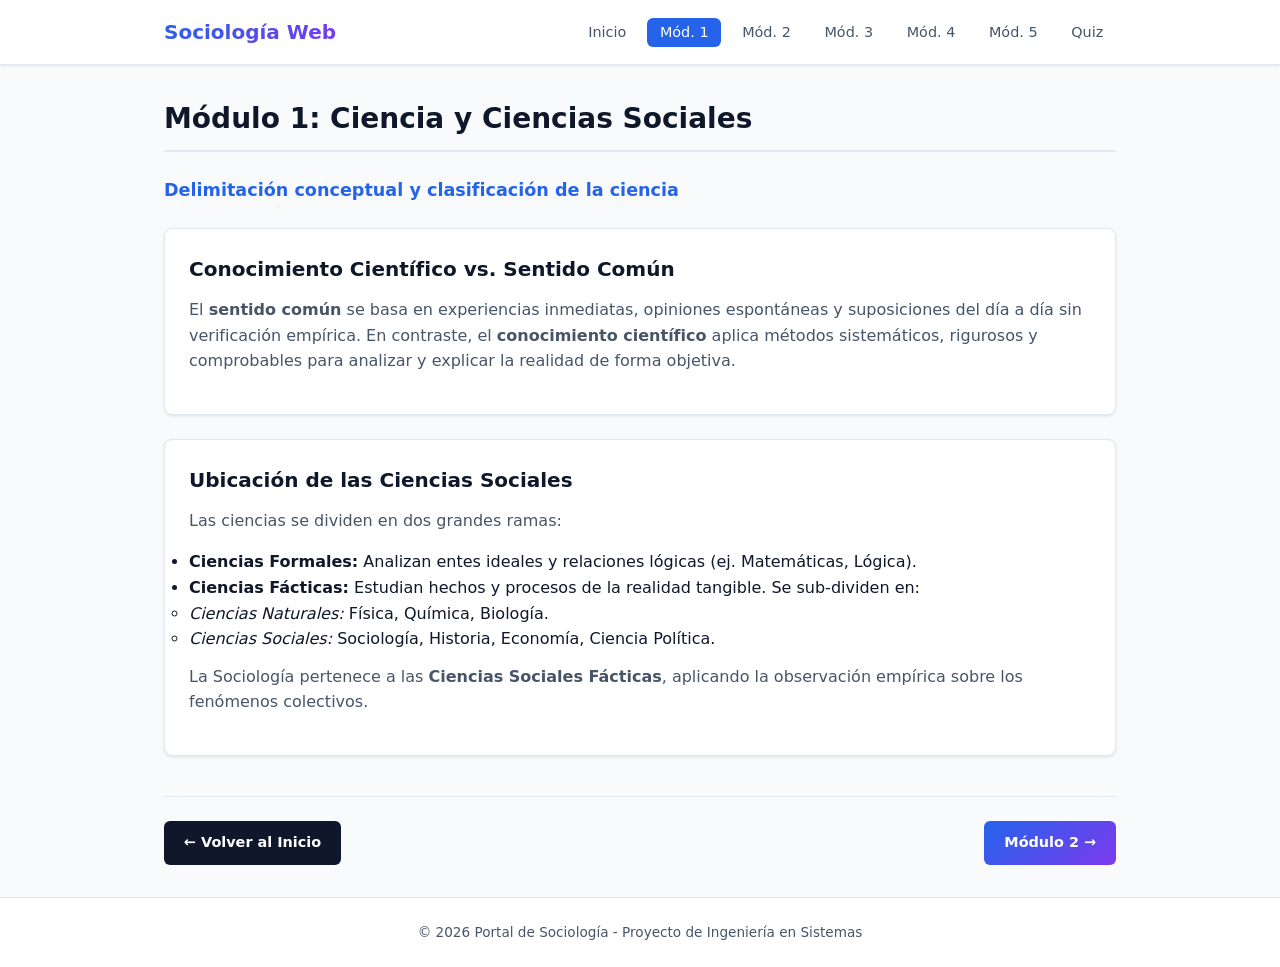
==== modulo1.html @ 3f466002 "Primer commit" ====
<!DOCTYPE html>
<html lang="es">
<head>
  <meta charset="UTF-8">
  <meta name="viewport" content="width=device-width, initial-scale=1.0">
  <title>Módulo 1 - Sociología Web</title>
  <link rel="stylesheet" href="diseño.css">
</head>
<body>

  <header>
    <nav>
      <div class="logo">Sociología Web</div>
      <ul>
        <li><a href="index.html">Inicio</a></li>
        <li><a href="modulo1.html" class="active">Mód. 1</a></li>
        <li><a href="modulo2.html">Mód. 2</a></li>
        <li><a href="modulo3.html">Mód. 3</a></li>
        <li><a href="modulo4.html">Mód. 4</a></li>
        <li><a href="modulo5.html">Mód. 5</a></li>
        <li><a href="quiz.html">Quiz</a></li>
      </ul>
    </nav>
  </header>

  <main>
    <section>
      <h2>Módulo 1: Ciencia y Ciencias Sociales</h2>
      <p class="subtitle">Delimitación conceptual y clasificación de la ciencia</p>

      <div class="card">
        <h3>Conocimiento Científico vs. Sentido Común</h3>
        <p>El <strong>sentido común</strong> se basa en experiencias inmediatas, opiniones espontáneas y suposiciones del día a día sin verificación empírica. En contraste, el <strong>conocimiento científico</strong> aplica métodos sistemáticos, rigurosos y comprobables para analizar y explicar la realidad de forma objetiva.</p>
      </div>

      <div class="card">
        <h3>Ubicación de las Ciencias Sociales</h3>
        <p>Las ciencias se dividen en dos grandes ramas:</p>
        <ul>
          <li><strong>Ciencias Formales:</strong> Analizan entes ideales y relaciones lógicas (ej. Matemáticas, Lógica).</li>
          <li><strong>Ciencias Fácticas:</strong> Estudian hechos y procesos de la realidad tangible. Se sub-dividen en:
            <ul>
              <li><em>Ciencias Naturales:</em> Física, Química, Biología.</li>
              <li><em>Ciencias Sociales:</em> Sociología, Historia, Economía, Ciencia Política.</li>
            </ul>
          </li>
        </ul>
        <p style="margin-top: 0.75rem;">La Sociología pertenece a las <strong>Ciencias Sociales Fácticas</strong>, aplicando la observación empírica sobre los fenómenos colectivos.</p>
      </div>

      <!-- SECCIÓN DEL RECORRIDO GUIADO -->
      <div class="module-nav">
        <a href="index.html" class="btn-nav">&larr; Volver al Inicio</a>
        <a href="modulo2.html" class="btn-nav btn-next">Módulo 2 &rarr;</a>
      </div>
    </section>
  </main>

  <footer>
    <p>&copy; 2026 Portal de Sociología - Proyecto de Ingeniería en Sistemas</p>
  </footer>

</body>
</html>
---- diseño.css ----
/* ==========================================
   1. VARIABLES DE ESTILO Y TEMAS
   ========================================== */
:root {
  --primary-color: #2563eb;
  --primary-dark: #1d4ed8;
  --secondary-color: #7c3aed;
  --bg-main: #f8fafc;
  --bg-card: #ffffff;
  --text-primary: #0f172a;
  --text-secondary: #475569;
  --border-color: #e2e8f0;
  --shadow-sm: 0 1px 3px rgba(0, 0, 0, 0.1);
  --shadow-md: 0 4px 6px -1px rgba(0, 0, 0, 0.1);
  --radius-sm: 6px;
  --radius-md: 8px;
  --gradient-brand: linear-gradient(135deg, var(--primary-color), var(--secondary-color));
}

/* ==========================================
   2. REINICIO Y ESTILOS GENERALES
   ========================================== */
* {
  box-sizing: border-box;
  margin: 0;
  padding: 0;
}

body {
  font-family: system-ui, -apple-system, BlinkMacSystemFont, 'Segoe UI', Roboto, Oxygen, Ubuntu, Cantarell, sans-serif;
  background-color: var(--bg-main);
  color: var(--text-primary);
  line-height: 1.6;
  display: flex;
  flex-direction: column;
  min-height: 100vh;
}

main {
  flex: 1;
  max-width: 1000px;
  width: 100%;
  margin: 2rem auto;
  padding: 0 1.5rem;
}

h1, h2, h3, h4 {
  color: var(--text-primary);
  margin-bottom: 0.75rem;
  font-weight: 700;
}

h1 { font-size: 2.25rem; }
h2 { font-size: 1.75rem; border-bottom: 2px solid var(--border-color); padding-bottom: 0.5rem; margin-bottom: 1.5rem; }
h3 { font-size: 1.25rem; }

p {
  color: var(--text-secondary);
  margin-bottom: 1rem;
}

.subtitle {
  font-size: 1.1rem;
  color: var(--primary-color);
  font-weight: 600;
  margin-bottom: 1.5rem;
}

/* ==========================================
   3. CABECERA Y NAVEGACIÓN PRINCIPAL
   ========================================== */
header {
  background-color: var(--bg-card);
  border-bottom: 1px solid var(--border-color);
  position: sticky;
  top: 0;
  z-index: 100;
  box-shadow: var(--shadow-sm);
}

nav {
  max-width: 1000px;
  margin: 0 auto;
  display: flex;
  justify-content: space-between;
  align-items: center;
  padding: 1rem 1.5rem;
}

.logo {
  font-size: 1.25rem;
  font-weight: 800;
  background: var(--gradient-brand);
  background-clip: text;
  -webkit-background-clip: text;
  -webkit-text-fill-color: transparent;
}

nav ul {
  display: flex;
  list-style: none;
  gap: 0.5rem;
}

nav a {
  text-decoration: none;
  color: var(--text-secondary);
  font-weight: 500;
  font-size: 0.9rem;
  padding: 0.4rem 0.8rem;
  border-radius: var(--radius-sm);
  transition: all 0.2s ease;
}

nav a:hover {
  color: var(--primary-color);
  background-color: #eff6ff;
}

nav a.active {
  background-color: var(--primary-color);
  color: #ffffff !important;
}

/* ==========================================
   4. TARJETAS Y CONTENEDORES
   ========================================== */
.card {
  background-color: var(--bg-card);
  border: 1px solid var(--border-color);
  border-radius: var(--radius-md);
  padding: 1.5rem;
  margin-bottom: 1.5rem;
  box-shadow: var(--shadow-sm);
}

/* Grid de Selección Directa en el Index */
.modules-grid {
  display: grid;
  grid-template-columns: repeat(auto-fit, minmax(260px, 1fr));
  gap: 1.25rem;
  margin-top: 1.5rem;
}

.module-card {
  background: var(--bg-card);
  border: 1px solid var(--border-color);
  border-radius: var(--radius-md);
  padding: 1.25rem;
  display: flex;
  flex-direction: column;
  justify-content: space-between;
  box-shadow: var(--shadow-sm);
  transition: transform 0.2s, box-shadow 0.2s;
}

.module-card:hover {
  transform: translateY(-3px);
  box-shadow: var(--shadow-md);
}

.module-card h4 {
  color: var(--primary-color);
  font-size: 1.1rem;
}

.module-card p {
  font-size: 0.875rem;
  margin-bottom: 1rem;
}

/* ==========================================
   5. BOTONES Y NAVEGACIÓN ENTRE MÓDULOS
   ========================================== */
.btn-link {
  display: inline-block;
  background: var(--gradient-brand);
  color: #ffffff !important;
  text-decoration: none;
  padding: 0.5rem 1rem;
  border-radius: var(--radius-sm);
  font-size: 0.85rem;
  font-weight: 600;
  text-align: center;
  transition: opacity 0.2s;
}

.btn-link:hover {
  opacity: 0.9;
}

.module-nav {
  display: flex;
  justify-content: space-between;
  align-items: center;
  margin-top: 2.5rem;
  padding-top: 1.5rem;
  border-top: 1px solid var(--border-color);
}

.btn-nav {
  background: #0f172a;
  color: #ffffff !important;
  text-decoration: none;
  padding: 0.65rem 1.25rem;
  border-radius: var(--radius-sm);
  font-size: 0.9rem;
  font-weight: 600;
  transition: opacity 0.2s;
}

.btn-nav:hover {
  opacity: 0.85;
}

.btn-next {
  background: var(--gradient-brand);
}

/* ==========================================
   6. LÍNEA DE TIEMPO (Módulo 3)
   ========================================== */
.timeline {
  position: relative;
  border-left: 3px solid var(--primary-color);
  margin: 1.5rem 0 1.5rem 1rem;
  padding-left: 1.5rem;
}

.timeline-event {
  margin-bottom: 1.5rem;
  position: relative;
}

.timeline-event::before {
  content: '';
  position: absolute;
  left: -2.05rem;
  top: 0.25rem;
  width: 12px;
  height: 12px;
  border-radius: 50%;
  background-color: var(--primary-color);
  border: 3px solid var(--bg-main);
}

.timeline-event h4 {
  color: var(--primary-color);
  font-size: 1rem;
  margin-bottom: 0.25rem;
}

/* ==========================================
   7. ACORDEÓN DESPLEGABLE (Módulo 5)
   ========================================== */
.accordion-container {
  display: flex;
  flex-direction: column;
  gap: 0.75rem;
  margin-top: 1rem;
}

.accordion-item {
  border: 1px solid var(--border-color);
  border-radius: var(--radius-md);
  overflow: hidden;
  background-color: var(--bg-card);
}

.accordion-header {
  width: 100%;
  padding: 1rem 1.25rem;
  background: none;
  border: none;
  display: flex;
  justify-content: space-between;
  align-items: center;
  font-size: 1rem;
  font-weight: 600;
  color: var(--text-primary);
  cursor: pointer;
  text-align: left;
}

.accordion-header:hover {
  background-color: #f1f5f9;
}

.accordion-content {
  padding: 1rem 1.25rem;
  border-top: 1px solid var(--border-color);
  background-color: #fafafa;
}

.hidden {
  display: none;
}

/* ==========================================
   8. EVALUACIÓN Y QUIZ (quiz.html)
   ========================================== */
.quiz-card {
  background-color: var(--bg-card);
  border: 1px solid var(--border-color);
  border-radius: var(--radius-md);
  padding: 1.5rem;
}

.quiz-option {
  display: block;
  margin: 0.5rem 0;
  padding: 0.5rem 0.75rem;
  border: 1px solid var(--border-color);
  border-radius: var(--radius-sm);
  cursor: pointer;
  transition: background-color 0.2s;
}

.quiz-option:hover {
  background-color: #f1f5f9;
}

.quiz-option input {
  margin-right: 0.5rem;
}

.btn-submit {
  margin-top: 1rem;
  background-color: var(--primary-color);
  color: #ffffff;
  border: none;
  padding: 0.65rem 1.25rem;
  border-radius: var(--radius-sm);
  font-weight: 600;
  cursor: pointer;
  transition: background-color 0.2s;
}

.btn-submit:hover {
  background-color: var(--primary-dark);
}

.quiz-result {
  margin-top: 1rem;
  padding: 0.75rem;
  border-radius: var(--radius-sm);
  font-weight: 600;
  display: none;
}

.quiz-result.success {
  display: block;
  background-color: #dcfce7;
  color: #166534;
  border: 1px solid #bbf7d0;
}

.quiz-result.error {
  display: block;
  background-color: #fee2e2;
  color: #991b1b;
  border: 1px solid #fecaca;
}

/* ==========================================
   9. PIE DE PÁGINA
   ========================================== */
footer {
  background-color: var(--bg-card);
  border-top: 1px solid var(--border-color);
  text-align: center;
  padding: 1.5rem;
  margin-top: auto;
}

footer p {
  font-size: 0.85rem;
  color: var(--text-secondary);
  margin-bottom: 0;
}

/* ==========================================
   10. ADAPTABILIDAD RESPONSIVA
   ========================================== */
@media (max-width: 640px) {
  nav {
    flex-direction: column;
    gap: 1rem;
  }

  nav ul {
    flex-wrap: wrap;
    justify-content: center;
  }

  .module-nav {
    flex-direction: column;
    gap: 0.75rem;
  }

  .btn-nav {
    width: 100%;
    text-align: center;
  }
}
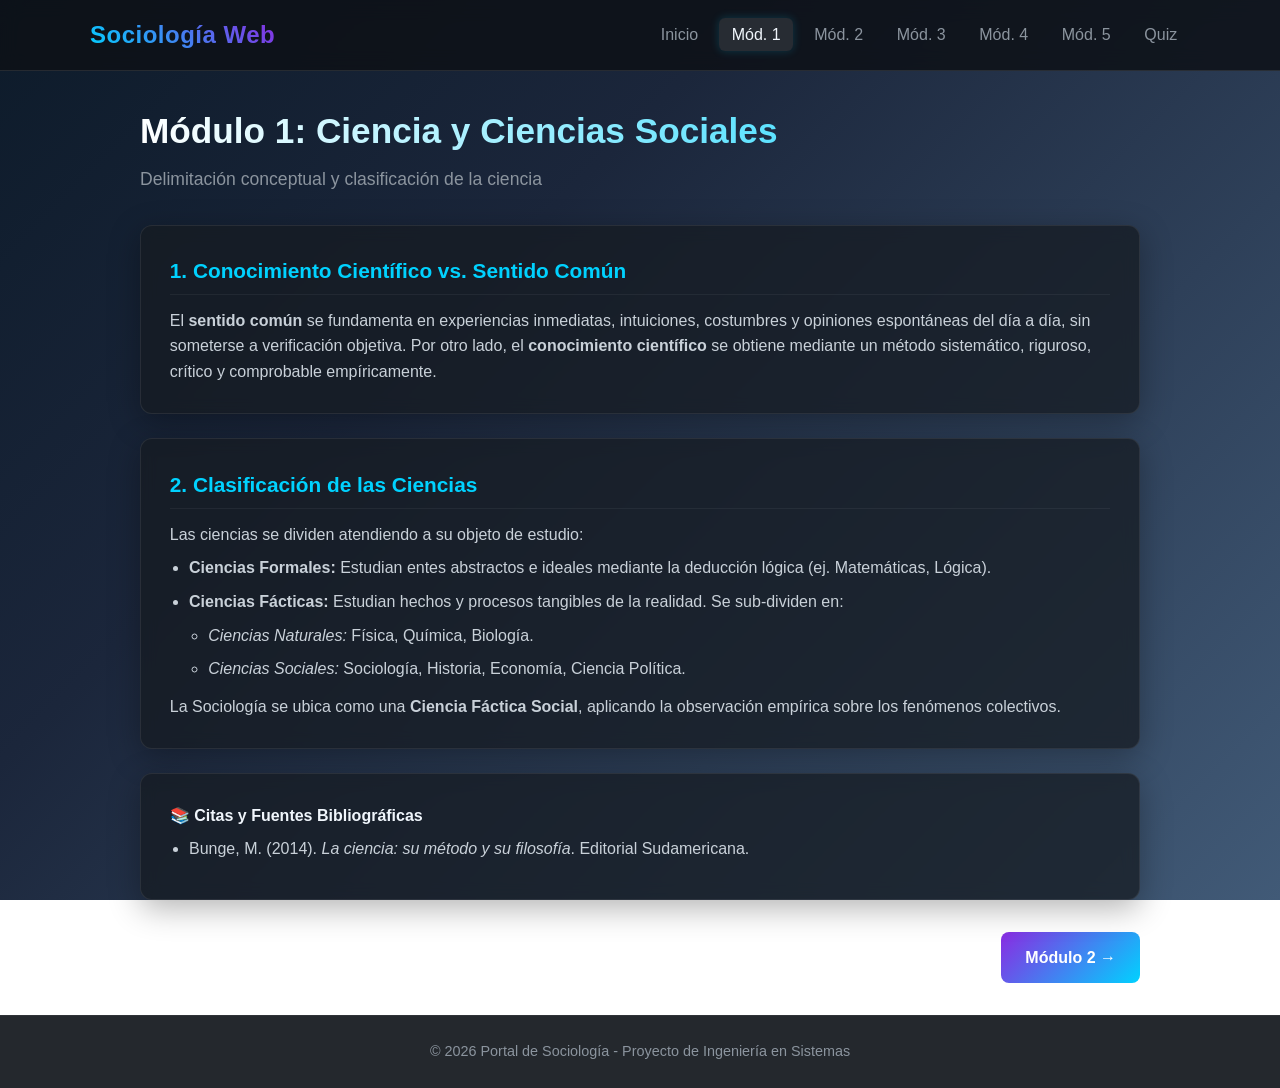
==== commit 17964bfe: "Actualización de módulos y estilos del proyecto" ====
--- a/modulo1.html
+++ b/modulo1.html
@@ -29,26 +29,30 @@
       <p class="subtitle">Delimitación conceptual y clasificación de la ciencia</p>
 
       <div class="card">
-        <h3>Conocimiento Científico vs. Sentido Común</h3>
-        <p>El <strong>sentido común</strong> se basa en experiencias inmediatas, opiniones espontáneas y suposiciones del día a día sin verificación empírica. En contraste, el <strong>conocimiento científico</strong> aplica métodos sistemáticos, rigurosos y comprobables para analizar y explicar la realidad de forma objetiva.</p>
+        <h3>1. Conocimiento Científico vs. Sentido Común</h3>
+        <p>El <strong>sentido común</strong> se fundamenta en experiencias inmediatas, intuiciones, costumbres y opiniones espontáneas del día a día, sin someterse a verificación objetiva. Por otro lado, el <strong>conocimiento científico</strong> se obtiene mediante un método sistemático, riguroso, crítico y comprobable empíricamente.</p>
       </div>
 
       <div class="card">
-        <h3>Ubicación de las Ciencias Sociales</h3>
-        <p>Las ciencias se dividen en dos grandes ramas:</p>
+        <h3>2. Clasificación de las Ciencias</h3>
+        <p>Las ciencias se dividen atendiendo a su objeto de estudio:</p>
         <ul>
-          <li><strong>Ciencias Formales:</strong> Analizan entes ideales y relaciones lógicas (ej. Matemáticas, Lógica).</li>
-          <li><strong>Ciencias Fácticas:</strong> Estudian hechos y procesos de la realidad tangible. Se sub-dividen en:
+          <li><strong>Ciencias Formales:</strong> Estudian entes abstractos e ideales mediante la deducción lógica (ej. Matemáticas, Lógica).</li>
+          <li><strong>Ciencias Fácticas:</strong> Estudian hechos y procesos tangibles de la realidad. Se sub-dividen en:
             <ul>
               <li><em>Ciencias Naturales:</em> Física, Química, Biología.</li>
               <li><em>Ciencias Sociales:</em> Sociología, Historia, Economía, Ciencia Política.</li>
             </ul>
           </li>
         </ul>
-        <p style="margin-top: 0.75rem;">La Sociología pertenece a las <strong>Ciencias Sociales Fácticas</strong>, aplicando la observación empírica sobre los fenómenos colectivos.</p>
+        <p style="margin-top: 0.75rem;">La Sociología se ubica como una <strong>Ciencia Fáctica Social</strong>, aplicando la observación empírica sobre los fenómenos colectivos.</p>
       </div>
-
-      <!-- SECCIÓN DEL RECORRIDO GUIADO -->
+<div class="card references-card">
+  <h4>📚 Citas y Fuentes Bibliográficas</h4>
+  <ul class="references-list">
+    <li>Bunge, M. (2014). <cite>La ciencia: su método y su filosofía</cite>. Editorial Sudamericana.</li>
+  </ul>
+</div>
       <div class="module-nav">
         <a href="index.html" class="btn-nav">&larr; Volver al Inicio</a>
         <a href="modulo2.html" class="btn-nav btn-next">Módulo 2 &rarr;</a>
@@ -61,4 +65,5 @@
   </footer>
 
 </body>
-</html>+</html>
+
--- a/diseño.css
+++ b/diseño.css
@@ -1,401 +1,222 @@
-/* ==========================================
-   1. VARIABLES DE ESTILO Y TEMAS
-   ========================================== */
+/* ==========================================================================
+   1. VARIABLES GLOBALES Y RESETEO
+   ========================================================================== */
 :root {
-  --primary-color: #2563eb;
-  --primary-dark: #1d4ed8;
-  --secondary-color: #7c3aed;
-  --bg-main: #f8fafc;
-  --bg-card: #ffffff;
-  --text-primary: #0f172a;
-  --text-secondary: #475569;
-  --border-color: #e2e8f0;
-  --shadow-sm: 0 1px 3px rgba(0, 0, 0, 0.1);
-  --shadow-md: 0 4px 6px -1px rgba(0, 0, 0, 0.1);
-  --radius-sm: 6px;
-  --radius-md: 8px;
-  --gradient-brand: linear-gradient(135deg, var(--primary-color), var(--secondary-color));
-}
-
-/* ==========================================
-   2. REINICIO Y ESTILOS GENERALES
-   ========================================== */
+  --font-primary: 'Segoe UI', Tahoma, Geneva, Verdana, sans-serif;
+  --bg-gradient: linear-gradient(135deg, #0d1b2a 0%, #1b263b 35%, #415a77 100%);
+  --card-bg: rgba(22, 27, 34, 0.75);
+  --accent-purple: #8a2be2;
+  --accent-blue: #00d2ff;
+  --accent-red: #ff4b2b;
+  --text-main: #f0f6fc;
+  --text-muted: #8b949e;
+  --border-glow: rgba(138, 43, 226, 0.3);
+}
+
 * {
-  box-sizing: border-box;
   margin: 0;
   padding: 0;
+  box-sizing: border-box;
 }
 
 body {
-  font-family: system-ui, -apple-system, BlinkMacSystemFont, 'Segoe UI', Roboto, Oxygen, Ubuntu, Cantarell, sans-serif;
-  background-color: var(--bg-main);
-  color: var(--text-primary);
+  font-family: var(--font-primary);
+  background: var(--bg-gradient);
+  background-attachment: fixed;
+  color: var(--text-main);
   line-height: 1.6;
+  min-height: 100vh;
   display: flex;
   flex-direction: column;
-  min-height: 100vh;
-}
-
+}
+
+/* ==========================================================================
+   2. ENCABEZADO Y NAVEGACIÓN
+   ========================================================================== */
+header {
+  background: rgba(13, 17, 23, 0.85);
+  backdrop-filter: blur(10px);
+  position: sticky;
+  top: 0;
+  z-index: 1000;
+  border-bottom: 1px solid rgba(255, 255, 255, 0.1);
+  padding: 1rem 2rem;
+}
+
+nav {
+  max-width: 1100px;
+  margin: 0 auto;
+  display: flex;
+  justify-content: space-between;
+  align-items: center;
+  flex-wrap: wrap;
+  gap: 1rem;
+}
+
+.logo {
+  font-size: 1.5rem;
+  font-weight: 700;
+  background: linear-gradient(45deg, var(--accent-blue), var(--accent-purple));
+  background-clip: text;
+  -webkit-background-clip: text;
+  -webkit-text-fill-color: transparent;
+  letter-spacing: 0.5px;
+}
+
+nav ul {
+  display: flex;
+  list-style: none;
+  gap: 0.5rem;
+  flex-wrap: wrap;
+}
+
+nav a {
+  color: var(--text-muted);
+  text-decoration: none;
+  padding: 0.5rem 0.8rem;
+  border-radius: 6px;
+  font-weight: 500;
+  transition: all 0.3s ease;
+}
+
+nav a:hover,
+nav a.active {
+  color: var(--text-main);
+  background: rgba(255, 255, 255, 0.1);
+  box-shadow: 0 0 10px rgba(0, 210, 255, 0.2);
+}
+
+/* ==========================================================================
+   3. CONTENIDO PRINCIPAL Y TARJETAS
+   ========================================================================== */
 main {
   flex: 1;
   max-width: 1000px;
-  width: 100%;
+  width: 90%;
   margin: 2rem auto;
-  padding: 0 1.5rem;
-}
-
-h1, h2, h3, h4 {
-  color: var(--text-primary);
-  margin-bottom: 0.75rem;
-  font-weight: 700;
-}
-
-h1 { font-size: 2.25rem; }
-h2 { font-size: 1.75rem; border-bottom: 2px solid var(--border-color); padding-bottom: 0.5rem; margin-bottom: 1.5rem; }
-h3 { font-size: 1.25rem; }
-
-p {
-  color: var(--text-secondary);
-  margin-bottom: 1rem;
-}
-
-.subtitle {
-  font-size: 1.1rem;
-  color: var(--primary-color);
-  font-weight: 600;
-  margin-bottom: 1.5rem;
-}
-
-/* ==========================================
-   3. CABECERA Y NAVEGACIÓN PRINCIPAL
-   ========================================== */
-header {
-  background-color: var(--bg-card);
-  border-bottom: 1px solid var(--border-color);
-  position: sticky;
-  top: 0;
-  z-index: 100;
-  box-shadow: var(--shadow-sm);
-}
-
-nav {
-  max-width: 1000px;
-  margin: 0 auto;
-  display: flex;
-  justify-content: space-between;
-  align-items: center;
-  padding: 1rem 1.5rem;
-}
-
-.logo {
-  font-size: 1.25rem;
-  font-weight: 800;
-  background: var(--gradient-brand);
+}
+
+h2 {
+  font-size: 2.2rem;
+  margin-bottom: 0.3rem;
+  background: linear-gradient(90deg, #ffffff, var(--accent-blue));
   background-clip: text;
   -webkit-background-clip: text;
   -webkit-text-fill-color: transparent;
 }
 
-nav ul {
-  display: flex;
-  list-style: none;
-  gap: 0.5rem;
-}
-
-nav a {
+.subtitle {
+  color: var(--text-muted);
+  font-size: 1.1rem;
+  margin-bottom: 2rem;
+}
+
+.card {
+  background: var(--card-bg);
+  border: 1px solid rgba(255, 255, 255, 0.08);
+  border-radius: 12px;
+  padding: 1.8rem;
+  margin-bottom: 1.5rem;
+  backdrop-filter: blur(8px);
+  box-shadow: 0 8px 32px 0 rgba(0, 0, 0, 0.3);
+  transition: transform 0.3s ease, border-color 0.3s ease, box-shadow 0.3s ease;
+}
+
+.card:hover {
+  transform: translateY(-4px);
+  border-color: var(--accent-purple);
+  box-shadow: 0 10px 25px var(--border-glow);
+}
+
+.card h3 {
+  color: var(--accent-blue);
+  margin-bottom: 0.8rem;
+  font-size: 1.3rem;
+  border-bottom: 1px solid rgba(255, 255, 255, 0.05);
+  padding-bottom: 0.4rem;
+}
+
+.card p, .card ul {
+  color: #c9d1d9;
+}
+
+.card ul {
+  padding-left: 1.2rem;
+  margin-top: 0.5rem;
+}
+
+.card li {
+  margin-bottom: 0.5rem;
+}
+
+/* ==========================================================================
+   4. BOTONES Y NAVEGACIÓN DE MÓDULOS
+   ========================================================================== */
+.module-nav {
+  display: flex;
+  justify-content: space-between;
+  gap: 1rem;
+  margin-top: 2rem;
+}
+
+.btn-nav {
+  display: inline-flex;
+  align-items: center;
+  justify-content: center;
+  padding: 0.75rem 1.5rem;
+  border-radius: 8px;
   text-decoration: none;
-  color: var(--text-secondary);
-  font-weight: 500;
-  font-size: 0.9rem;
-  padding: 0.4rem 0.8rem;
-  border-radius: var(--radius-sm);
-  transition: all 0.2s ease;
-}
-
-nav a:hover {
-  color: var(--primary-color);
-  background-color: #eff6ff;
-}
-
-nav a.active {
-  background-color: var(--primary-color);
-  color: #ffffff !important;
-}
-
-/* ==========================================
-   4. TARJETAS Y CONTENEDORES
-   ========================================== */
-.card {
-  background-color: var(--bg-card);
-  border: 1px solid var(--border-color);
-  border-radius: var(--radius-md);
-  padding: 1.5rem;
-  margin-bottom: 1.5rem;
-  box-shadow: var(--shadow-sm);
-}
-
-/* Grid de Selección Directa en el Index */
-.modules-grid {
-  display: grid;
-  grid-template-columns: repeat(auto-fit, minmax(260px, 1fr));
-  gap: 1.25rem;
-  margin-top: 1.5rem;
-}
-
-.module-card {
-  background: var(--bg-card);
-  border: 1px solid var(--border-color);
-  border-radius: var(--radius-md);
-  padding: 1.25rem;
-  display: flex;
-  flex-direction: column;
-  justify-content: space-between;
-  box-shadow: var(--shadow-sm);
-  transition: transform 0.2s, box-shadow 0.2s;
-}
-
-.module-card:hover {
-  transform: translateY(-3px);
-  box-shadow: var(--shadow-md);
-}
-
-.module-card h4 {
-  color: var(--primary-color);
-  font-size: 1.1rem;
-}
-
-.module-card p {
-  font-size: 0.875rem;
-  margin-bottom: 1rem;
-}
-
-/* ==========================================
-   5. BOTONES Y NAVEGACIÓN ENTRE MÓDULOS
-   ========================================== */
-.btn-link {
-  display: inline-block;
-  background: var(--gradient-brand);
-  color: #ffffff !important;
-  text-decoration: none;
-  padding: 0.5rem 1rem;
-  border-radius: var(--radius-sm);
-  font-size: 0.85rem;
   font-weight: 600;
-  text-align: center;
-  transition: opacity 0.2s;
-}
-
-.btn-link:hover {
-  opacity: 0.9;
-}
-
-.module-nav {
-  display: flex;
-  justify-content: space-between;
-  align-items: center;
-  margin-top: 2.5rem;
-  padding-top: 1.5rem;
-  border-top: 1px solid var(--border-color);
-}
-
-.btn-nav {
-  background: #0f172a;
-  color: #ffffff !important;
-  text-decoration: none;
-  padding: 0.65rem 1.25rem;
-  border-radius: var(--radius-sm);
-  font-size: 0.9rem;
-  font-weight: 600;
-  transition: opacity 0.2s;
+  color: #ffffff;
+  background: rgba(255, 255, 255, 0.05);
+  border: 1px solid rgba(255, 255, 255, 0.15);
+  transition: all 0.3s ease;
 }
 
 .btn-nav:hover {
-  opacity: 0.85;
+  background: rgba(255, 255, 255, 0.15);
+  transform: translateY(-2px);
 }
 
 .btn-next {
-  background: var(--gradient-brand);
-}
-
-/* ==========================================
-   6. LÍNEA DE TIEMPO (Módulo 3)
-   ========================================== */
-.timeline {
-  position: relative;
-  border-left: 3px solid var(--primary-color);
-  margin: 1.5rem 0 1.5rem 1rem;
-  padding-left: 1.5rem;
-}
-
-.timeline-event {
-  margin-bottom: 1.5rem;
-  position: relative;
-}
-
-.timeline-event::before {
-  content: '';
-  position: absolute;
-  left: -2.05rem;
-  top: 0.25rem;
-  width: 12px;
-  height: 12px;
-  border-radius: 50%;
-  background-color: var(--primary-color);
-  border: 3px solid var(--bg-main);
-}
-
-.timeline-event h4 {
-  color: var(--primary-color);
-  font-size: 1rem;
-  margin-bottom: 0.25rem;
-}
-
-/* ==========================================
-   7. ACORDEÓN DESPLEGABLE (Módulo 5)
-   ========================================== */
-.accordion-container {
-  display: flex;
-  flex-direction: column;
-  gap: 0.75rem;
-  margin-top: 1rem;
-}
-
-.accordion-item {
-  border: 1px solid var(--border-color);
-  border-radius: var(--radius-md);
-  overflow: hidden;
-  background-color: var(--bg-card);
-}
-
-.accordion-header {
-  width: 100%;
-  padding: 1rem 1.25rem;
-  background: none;
+  background: linear-gradient(135deg, var(--accent-purple), var(--accent-blue));
   border: none;
-  display: flex;
-  justify-content: space-between;
-  align-items: center;
-  font-size: 1rem;
-  font-weight: 600;
-  color: var(--text-primary);
-  cursor: pointer;
-  text-align: left;
-}
-
-.accordion-header:hover {
-  background-color: #f1f5f9;
-}
-
-.accordion-content {
-  padding: 1rem 1.25rem;
-  border-top: 1px solid var(--border-color);
-  background-color: #fafafa;
-}
-
-.hidden {
-  display: none;
-}
-
-/* ==========================================
-   8. EVALUACIÓN Y QUIZ (quiz.html)
-   ========================================== */
-.quiz-card {
-  background-color: var(--bg-card);
-  border: 1px solid var(--border-color);
-  border-radius: var(--radius-md);
-  padding: 1.5rem;
-}
-
-.quiz-option {
-  display: block;
-  margin: 0.5rem 0;
-  padding: 0.5rem 0.75rem;
-  border: 1px solid var(--border-color);
-  border-radius: var(--radius-sm);
-  cursor: pointer;
-  transition: background-color 0.2s;
-}
-
-.quiz-option:hover {
-  background-color: #f1f5f9;
-}
-
-.quiz-option input {
-  margin-right: 0.5rem;
-}
-
-.btn-submit {
-  margin-top: 1rem;
-  background-color: var(--primary-color);
-  color: #ffffff;
-  border: none;
-  padding: 0.65rem 1.25rem;
-  border-radius: var(--radius-sm);
-  font-weight: 600;
-  cursor: pointer;
-  transition: background-color 0.2s;
-}
-
-.btn-submit:hover {
-  background-color: var(--primary-dark);
-}
-
-.quiz-result {
-  margin-top: 1rem;
-  padding: 0.75rem;
-  border-radius: var(--radius-sm);
-  font-weight: 600;
-  display: none;
-}
-
-.quiz-result.success {
-  display: block;
-  background-color: #dcfce7;
-  color: #166534;
-  border: 1px solid #bbf7d0;
-}
-
-.quiz-result.error {
-  display: block;
-  background-color: #fee2e2;
-  color: #991b1b;
-  border: 1px solid #fecaca;
-}
-
-/* ==========================================
-   9. PIE DE PÁGINA
-   ========================================== */
+}
+
+.btn-next:hover {
+  box-shadow: 0 0 15px rgba(138, 43, 226, 0.5);
+  opacity: 0.95;
+}
+
+/* ==========================================================================
+   5. PIE DE PÁGINA
+   ========================================================================== */
 footer {
-  background-color: var(--bg-card);
-  border-top: 1px solid var(--border-color);
   text-align: center;
   padding: 1.5rem;
+  background: rgba(13, 17, 23, 0.9);
+  color: var(--text-muted);
+  font-size: 0.9rem;
+  border-top: 1px solid rgba(255, 255, 255, 0.05);
   margin-top: auto;
 }
 
-footer p {
-  font-size: 0.85rem;
-  color: var(--text-secondary);
-  margin-bottom: 0;
-}
-
-/* ==========================================
-   10. ADAPTABILIDAD RESPONSIVA
-   ========================================== */
-@media (max-width: 640px) {
+/* ==========================================================================
+   6. ADAPTABILIDAD (RESPONSIVE)
+   ========================================================================== */
+@media (max-width: 768px) {
   nav {
     flex-direction: column;
-    gap: 1rem;
-  }
-
+    align-items: flex-start;
+  }
+  
   nav ul {
-    flex-wrap: wrap;
-    justify-content: center;
+    width: 100%;
+    justify-content: space-between;
   }
 
   .module-nav {
     flex-direction: column;
-    gap: 0.75rem;
   }
 
   .btn-nav {
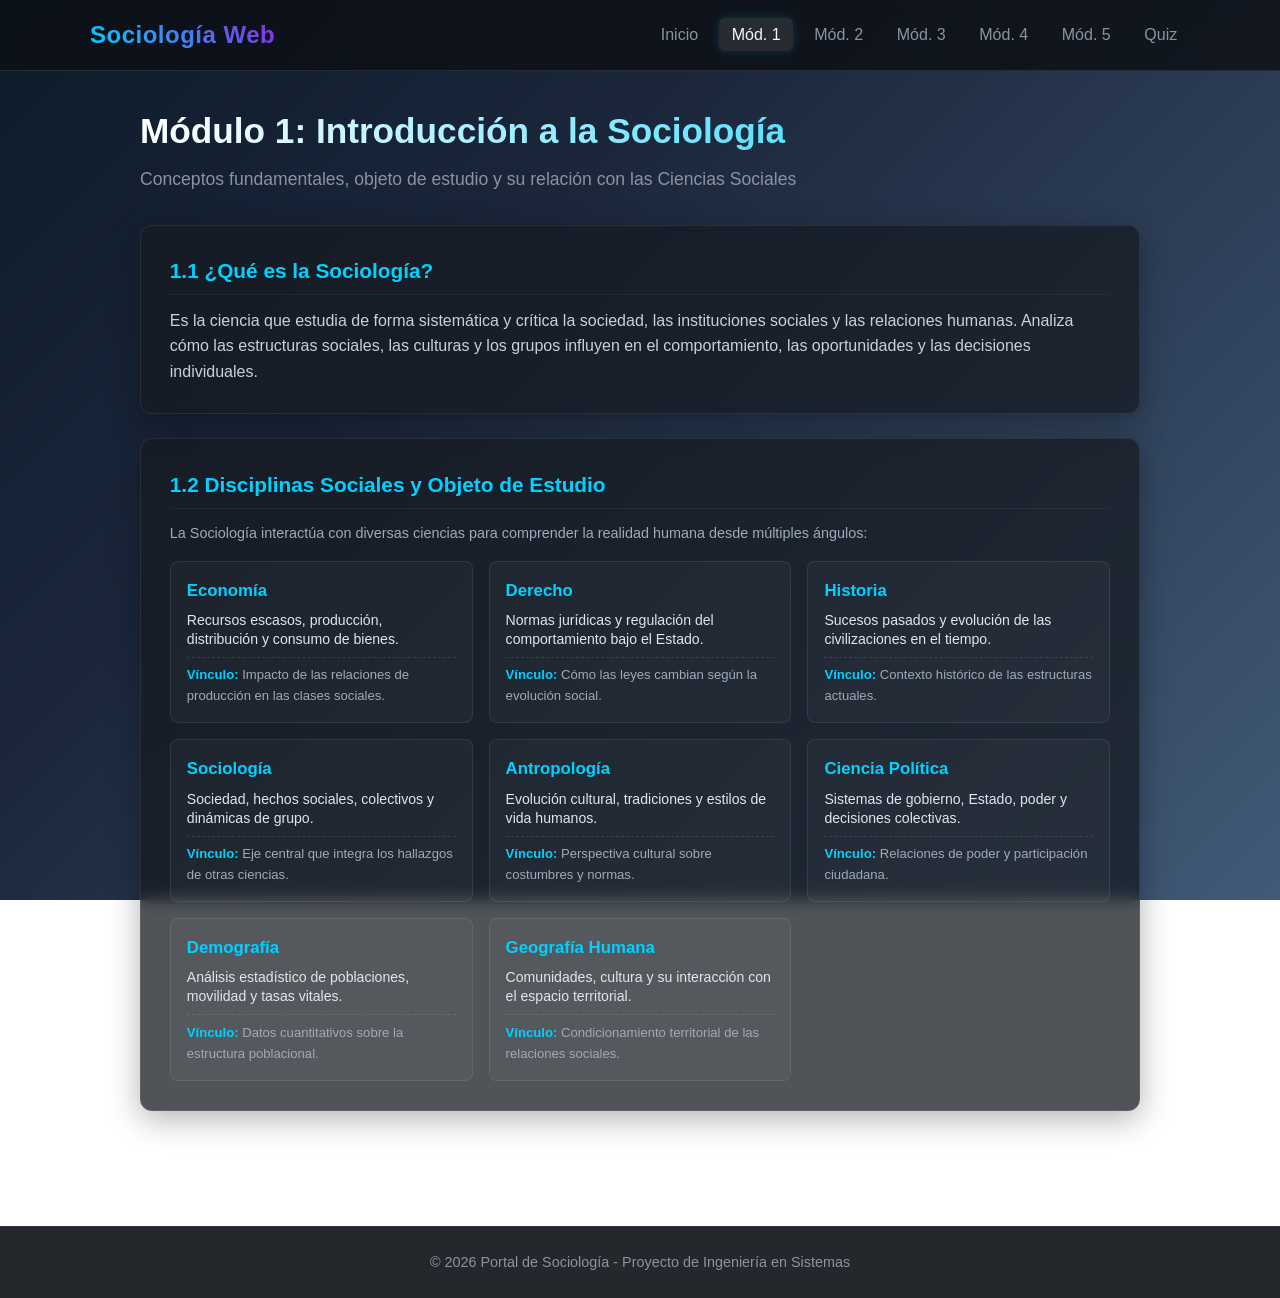
==== commit 83f3d93e: "Se actualiza la pag" ====
--- a/modulo1.html
+++ b/modulo1.html
@@ -3,8 +3,52 @@
 <head>
   <meta charset="UTF-8">
   <meta name="viewport" content="width=device-width, initial-scale=1.0">
-  <title>Módulo 1 - Sociología Web</title>
+  <title>Módulo 1: Introducción a la Sociología - Sociología Web</title>
   <link rel="stylesheet" href="diseño.css">
+  <style>
+    .disciplines-grid {
+      display: grid;
+      grid-template-columns: repeat(auto-fit, minmax(280px, 1fr));
+      gap: 1rem;
+      margin-top: 1rem;
+    }
+    .discipline-card {
+      background: rgba(255, 255, 255, 0.03);
+      border: 1px solid rgba(255, 255, 255, 0.08);
+      border-radius: 8px;
+      padding: 1rem;
+      transition: transform 0.2s ease, border-color 0.2s ease;
+    }
+    .discipline-card:hover {
+      border-color: var(--accent-blue);
+      transform: translateY(-2px);
+    }
+    .discipline-title {
+      color: var(--accent-blue);
+      font-weight: bold;
+      font-size: 1.05rem;
+      margin-bottom: 0.4rem;
+      display: flex;
+      align-items: center;
+      justify-content: space-between;
+    }
+    .discipline-desc {
+      font-size: 0.88rem;
+      color: #e0e6ed;
+      margin-bottom: 0.5rem;
+      line-height: 1.35;
+    }
+    .discipline-rel {
+      font-size: 0.82rem;
+      color: #a0aab8;
+      border-top: 1px dashed rgba(255, 255, 255, 0.1);
+      padding-top: 0.4rem;
+    }
+    .discipline-rel span {
+      color: var(--accent-blue);
+      font-weight: 600;
+    }
+  </style>
 </head>
 <body>
 
@@ -25,37 +69,79 @@
 
   <main>
     <section>
-      <h2>Módulo 1: Ciencia y Ciencias Sociales</h2>
-      <p class="subtitle">Delimitación conceptual y clasificación de la ciencia</p>
+      <h2>Módulo 1: Introducción a la Sociología</h2>
+      <p class="subtitle">Conceptos fundamentales, objeto de estudio y su relación con las Ciencias Sociales</p>
 
+      <!-- CONCEPTO Y OBJETO -->
       <div class="card">
-        <h3>1. Conocimiento Científico vs. Sentido Común</h3>
-        <p>El <strong>sentido común</strong> se fundamenta en experiencias inmediatas, intuiciones, costumbres y opiniones espontáneas del día a día, sin someterse a verificación objetiva. Por otro lado, el <strong>conocimiento científico</strong> se obtiene mediante un método sistemático, riguroso, crítico y comprobable empíricamente.</p>
+        <h3>1.1 ¿Qué es la Sociología?</h3>
+        <p>Es la ciencia que estudia de forma sistemática y crítica la sociedad, las instituciones sociales y las relaciones humanas. Analiza cómo las estructuras sociales, las culturas y los grupos influyen en el comportamiento, las oportunidades y las decisiones individuales.</p>
       </div>
 
-      <div class="card">
-        <h3>2. Clasificación de las Ciencias</h3>
-        <p>Las ciencias se dividen atendiendo a su objeto de estudio:</p>
-        <ul>
-          <li><strong>Ciencias Formales:</strong> Estudian entes abstractos e ideales mediante la deducción lógica (ej. Matemáticas, Lógica).</li>
-          <li><strong>Ciencias Fácticas:</strong> Estudian hechos y procesos tangibles de la realidad. Se sub-dividen en:
-            <ul>
-              <li><em>Ciencias Naturales:</em> Física, Química, Biología.</li>
-              <li><em>Ciencias Sociales:</em> Sociología, Historia, Economía, Ciencia Política.</li>
-            </ul>
-          </li>
-        </ul>
-        <p style="margin-top: 0.75rem;">La Sociología se ubica como una <strong>Ciencia Fáctica Social</strong>, aplicando la observación empírica sobre los fenómenos colectivos.</p>
+      <!-- DISCIPLINAS Y OBJETO DE ESTUDIO COMPACTO -->
+      <div class="card" style="margin-top: 1.5rem;">
+        <h3>1.2 Disciplinas Sociales y Objeto de Estudio</h3>
+        <p style="color: #a0aab8; font-size: 0.9rem; margin-bottom: 0.8rem;">
+          La Sociología interactúa con diversas ciencias para comprender la realidad humana desde múltiples ángulos:
+        </p>
+
+        <div class="disciplines-grid">
+          
+          <div class="discipline-card">
+            <div class="discipline-title">Economía</div>
+            <div class="discipline-desc">Recursos escasos, producción, distribución y consumo de bienes.</div>
+            <div class="discipline-rel"><span>Vínculo:</span> Impacto de las relaciones de producción en las clases sociales.</div>
+          </div>
+
+          <div class="discipline-card">
+            <div class="discipline-title">Derecho</div>
+            <div class="discipline-desc">Normas jurídicas y regulación del comportamiento bajo el Estado.</div>
+            <div class="discipline-rel"><span>Vínculo:</span> Cómo las leyes cambian según la evolución social.</div>
+          </div>
+
+          <div class="discipline-card">
+            <div class="discipline-title">Historia</div>
+            <div class="discipline-desc">Sucesos pasados y evolución de las civilizaciones en el tiempo.</div>
+            <div class="discipline-rel"><span>Vínculo:</span> Contexto histórico de las estructuras actuales.</div>
+          </div>
+
+          <div class="discipline-card">
+            <div class="discipline-title">Sociología</div>
+            <div class="discipline-desc">Sociedad, hechos sociales, colectivos y dinámicas de grupo.</div>
+            <div class="discipline-rel"><span>Vínculo:</span> Eje central que integra los hallazgos de otras ciencias.</div>
+          </div>
+
+          <div class="discipline-card">
+            <div class="discipline-title">Antropología</div>
+            <div class="discipline-desc">Evolución cultural, tradiciones y estilos de vida humanos.</div>
+            <div class="discipline-rel"><span>Vínculo:</span> Perspectiva cultural sobre costumbres y normas.</div>
+          </div>
+
+          <div class="discipline-card">
+            <div class="discipline-title">Ciencia Política</div>
+            <div class="discipline-desc">Sistemas de gobierno, Estado, poder y decisiones colectivas.</div>
+            <div class="discipline-rel"><span>Vínculo:</span> Relaciones de poder y participación ciudadana.</div>
+          </div>
+
+          <div class="discipline-card">
+            <div class="discipline-title">Demografía</div>
+            <div class="discipline-desc">Análisis estadístico de poblaciones, movilidad y tasas vitales.</div>
+            <div class="discipline-rel"><span>Vínculo:</span> Datos cuantitativos sobre la estructura poblacional.</div>
+          </div>
+
+          <div class="discipline-card">
+            <div class="discipline-title">Geografía Humana</div>
+            <div class="discipline-desc">Comunidades, cultura y su interacción con el espacio territorial.</div>
+            <div class="discipline-rel"><span>Vínculo:</span> Condicionamiento territorial de las relaciones sociales.</div>
+          </div>
+
+        </div>
       </div>
-<div class="card references-card">
-  <h4>📚 Citas y Fuentes Bibliográficas</h4>
-  <ul class="references-list">
-    <li>Bunge, M. (2014). <cite>La ciencia: su método y su filosofía</cite>. Editorial Sudamericana.</li>
-  </ul>
-</div>
-      <div class="module-nav">
-        <a href="index.html" class="btn-nav">&larr; Volver al Inicio</a>
-        <a href="modulo2.html" class="btn-nav btn-next">Módulo 2 &rarr;</a>
+
+      <!-- BOTONES DE NAVEGACIÓN -->
+      <div class="module-nav" style="margin-top: 2rem;">
+        <a href="index.html" class="btn-nav">&larr; Inicio</a>
+        <a href="modulo2.html" class="btn-nav">Módulo 2 &rarr;</a>
       </div>
     </section>
   </main>
